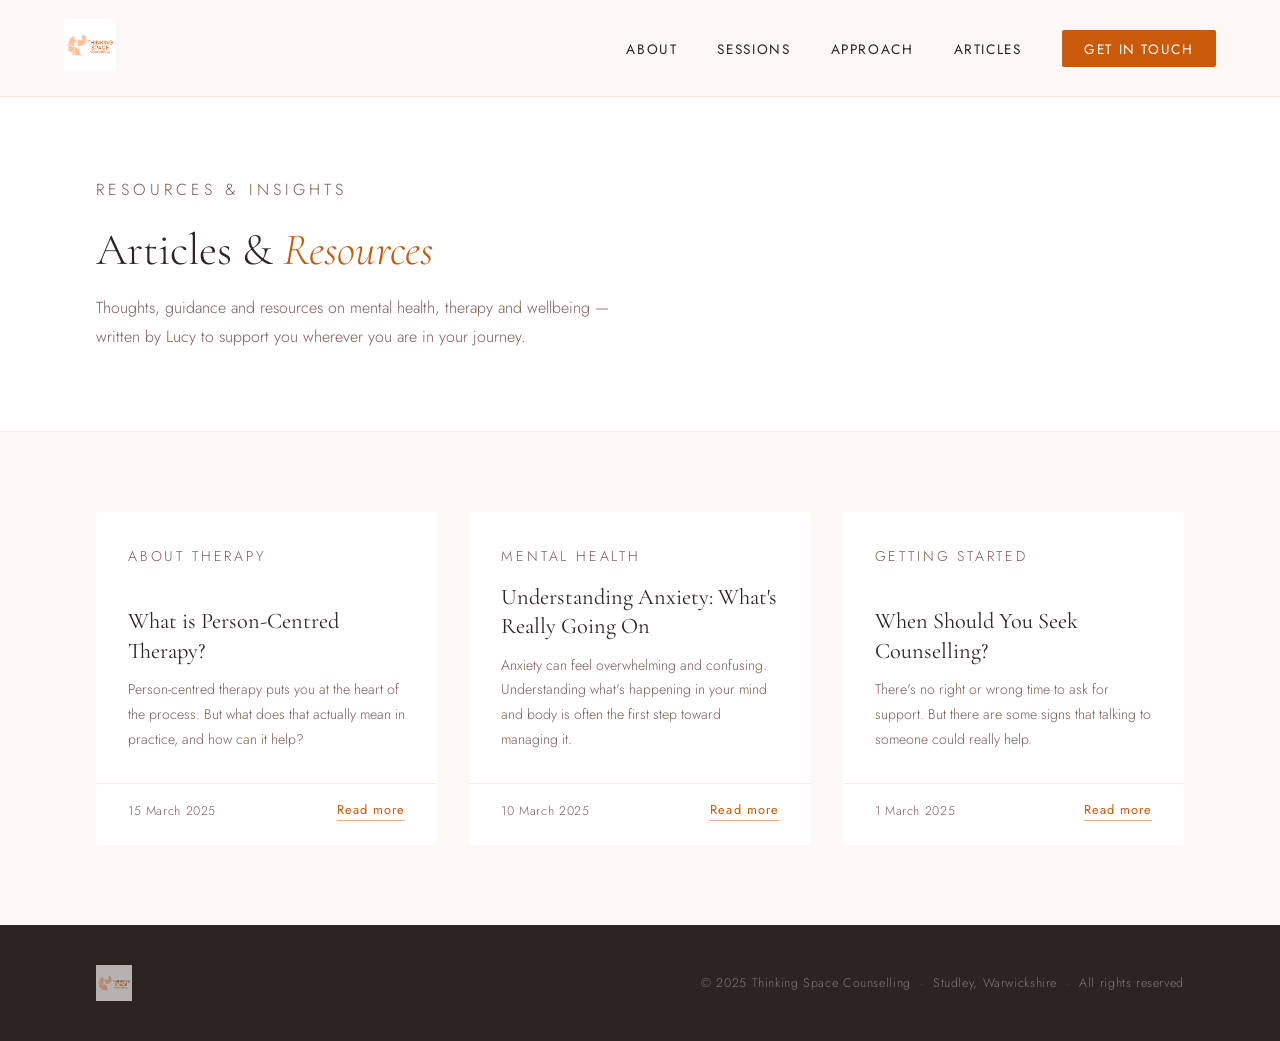
==== blog.html @ 25ef131b "Add files via upload" ====
<!DOCTYPE html>
<html lang="en">
<head>
  <meta charset="UTF-8" />
  <meta name="viewport" content="width=device-width, initial-scale=1.0"/>
  <title>Articles & Resources | Thinking Space Counselling</title>
  <link href="https://fonts.googleapis.com/css2?family=Cormorant+Garamond:ital,wght@0,300;0,400;0,600;1,300;1,400&family=Jost:wght@300;400;500&display=swap" rel="stylesheet"/>
  <link rel="stylesheet" href="styles.css"/>
  <style>
    .blog-hero {
      padding: 10rem 6rem 5rem;
      background: var(--white);
      border-bottom: 1px solid var(--sand);
    }
    .blog-hero .section-heading { margin-bottom: 0.5rem; }
    .blog-hero p {
      font-size: 1rem;
      font-weight: 300;
      color: var(--mid);
      line-height: 1.8;
      max-width: 560px;
      margin-top: 1rem;
    }
    .blog-grid-section {
      padding: 5rem 6rem;
      background: var(--cream);
    }
    .blog-grid {
      display: grid;
      grid-template-columns: repeat(3, 1fr);
      gap: 2rem;
    }
    .blog-card {
      background: var(--white);
      border-radius: 4px;
      overflow: hidden;
      transition: transform 0.25s, box-shadow 0.25s;
      display: flex;
      flex-direction: column;
    }
    .blog-card:hover {
      transform: translateY(-4px);
      box-shadow: 0 12px 40px rgba(200,90,10,0.1);
    }
    .blog-card-body { padding: 2rem; flex: 1; display: flex; flex-direction: column; }
    .blog-category {
      font-size: 0.7rem;
      letter-spacing: 0.2em;
      text-transform: uppercase;
      color: var(--burnt);
      margin-bottom: 0.8rem;
    }
    .blog-card h2 {
      font-family: 'Cormorant Garamond', serif;
      font-size: 1.4rem;
      font-weight: 400;
      color: var(--charcoal);
      line-height: 1.3;
      margin-bottom: 0.8rem;
    }
    .blog-card p {
      font-size: 0.88rem;
      font-weight: 300;
      line-height: 1.75;
      color: var(--mid);
      flex: 1;
    }
    .blog-card-footer {
      padding: 1rem 2rem 1.5rem;
      display: flex;
      align-items: center;
      justify-content: space-between;
      border-top: 1px solid var(--sand);
    }
    .blog-date {
      font-size: 0.78rem;
      font-weight: 300;
      color: var(--mid);
      letter-spacing: 0.05em;
    }
    .blog-read-more {
      font-size: 0.8rem;
      font-weight: 400;
      letter-spacing: 0.08em;
      color: var(--burnt);
      text-decoration: none;
      border-bottom: 1px solid var(--peach);
      padding-bottom: 1px;
      transition: border-color 0.2s;
    }
    .blog-read-more:hover { border-color: var(--burnt); }
    .blog-empty {
      text-align: center;
      padding: 4rem;
      color: var(--mid);
      font-weight: 300;
    }
    @media (max-width: 900px) {
      .blog-hero { padding: 8rem 2rem 3rem; }
      .blog-grid-section { padding: 3rem 2rem; }
      .blog-grid { grid-template-columns: 1fr; }
    }
  </style>
</head>
<body>

  <!-- NAV -->
  <nav>
    <div class="nav-logo">
      <a href="index.html"><img src="1000551404.jpg" alt="Thinking Space Counselling" /></a>
    </div>
    <ul class="nav-links">
      <li><a href="index.html#about">About</a></li>
      <li><a href="index.html#sessions">Sessions</a></li>
      <li><a href="index.html#approach">Approach</a></li>
      <li><a href="blog.html">Articles</a></li>
      <li><a href="index.html#contact" class="nav-cta">Get in Touch</a></li>
    </ul>
  </nav>

  <!-- HERO -->
  <div class="blog-hero">
    <p class="section-label">Resources & Insights</p>
    <h1 class="section-heading">Articles &amp; <em>Resources</em></h1>
    <p>Thoughts, guidance and resources on mental health, therapy and wellbeing — written by Lucy to support you wherever you are in your journey.</p>
  </div>

  <!-- POSTS GRID -->
  <section class="blog-grid-section">
    <div class="blog-grid" id="blog-grid">
      <p class="blog-empty">Loading articles...</p>
    </div>
  </section>

  <!-- FOOTER -->
  <footer>
    <img src="1000551404.jpg" alt="Thinking Space Counselling" />
    <p>© 2025 Thinking Space Counselling &nbsp;·&nbsp; Studley, Warwickshire &nbsp;·&nbsp; All rights reserved</p>
  </footer>

  <script>
    fetch('posts.json')
      .then(r => r.json())
      .then(posts => {
        const grid = document.getElementById('blog-grid');
        if (!posts.length) { grid.innerHTML = '<p class="blog-empty">No articles yet — check back soon.</p>'; return; }
        posts.sort((a, b) => new Date(b.date) - new Date(a.date));
        grid.innerHTML = posts.map(p => `
          <article class="blog-card">
            <div class="blog-card-body">
              <p class="blog-category">${p.category}</p>
              <h2>${p.title}</h2>
              <p>${p.excerpt}</p>
            </div>
            <div class="blog-card-footer">
              <span class="blog-date">${new Date(p.date).toLocaleDateString('en-GB', {day:'numeric',month:'long',year:'numeric'})}</span>
              <a href="posts/${p.slug}.html" class="blog-read-more">Read more</a>
            </div>
          </article>
        `).join('');
      })
      .catch(() => {
        document.getElementById('blog-grid').innerHTML = '<p class="blog-empty">No articles yet — check back soon.</p>';
      });
  </script>

</body>
</html>
---- styles.css ----
/* ============================================================
   THINKING SPACE COUNSELLING — styles.css
   ============================================================ */

:root {
  --burnt:    #C85A0A;
  --peach:    #F0A882;
  --cream:    #FDF8F5;
  --sand:     #F5EDE6;
  --charcoal: #2C2420;
  --mid:      #7A5C52;
  --white:    #FFFFFF;
}

/* ── RESET ── */
*, *::before, *::after { box-sizing: border-box; margin: 0; padding: 0; }
html { scroll-behavior: smooth; }
body {
  font-family: 'Jost', sans-serif;
  background: var(--cream);
  color: var(--charcoal);
  overflow-x: hidden;
}

/* ── NAV ── */
nav {
  position: fixed; top: 0; left: 0; right: 0; z-index: 100;
  display: flex; align-items: center; justify-content: space-between;
  padding: 1.2rem 4rem;
  background: rgba(253,248,245,0.94);
  backdrop-filter: blur(10px);
  border-bottom: 1px solid rgba(200,90,10,0.12);
}
.nav-logo img { height: 52px; }
.nav-links { display: flex; gap: 2.5rem; list-style: none; }
.nav-links a {
  font-family: 'Jost', sans-serif;
  font-weight: 400;
  font-size: 0.85rem;
  letter-spacing: 0.12em;
  text-transform: uppercase;
  color: var(--charcoal);
  text-decoration: none;
  transition: color 0.2s;
}
.nav-links a:hover { color: var(--burnt); }
.nav-cta {
  background: var(--burnt);
  color: var(--white) !important;
  padding: 0.55rem 1.4rem;
  border-radius: 2px;
}
.nav-cta:hover { background: #a34808; color: var(--white) !important; }

/* ── HERO ── */
.hero {
  min-height: 100vh;
  display: grid;
  grid-template-columns: 1fr 1fr;
  padding-top: 80px;
}
.hero-left {
  display: flex;
  flex-direction: column;
  justify-content: center;
  padding: 6rem 4rem 6rem 6rem;
}
.hero-eyebrow {
  font-family: 'Jost', sans-serif;
  font-size: 0.75rem;
  letter-spacing: 0.2em;
  text-transform: uppercase;
  color: var(--burnt);
  margin-bottom: 1.5rem;
}
.hero-headline {
  font-family: 'Cormorant Garamond', serif;
  font-size: clamp(2.8rem, 5vw, 4.2rem);
  font-weight: 300;
  line-height: 1.15;
  color: var(--charcoal);
  margin-bottom: 1.8rem;
}
.hero-headline em { font-style: italic; color: var(--burnt); }
.hero-body {
  font-size: 1rem;
  font-weight: 300;
  line-height: 1.85;
  color: var(--mid);
  max-width: 440px;
  margin-bottom: 2.8rem;
}
.hero-actions { display: flex; gap: 1rem; align-items: center; }

/* Buttons */
.btn-primary {
  background: var(--burnt);
  color: var(--white);
  padding: 0.9rem 2.2rem;
  border: none;
  border-radius: 2px;
  font-family: 'Jost', sans-serif;
  font-size: 0.85rem;
  letter-spacing: 0.1em;
  text-transform: uppercase;
  text-decoration: none;
  cursor: pointer;
  transition: background 0.2s, transform 0.2s;
}
.btn-primary:hover { background: #a34808; transform: translateY(-1px); }
.btn-secondary {
  color: var(--burnt);
  font-family: 'Jost', sans-serif;
  font-size: 0.85rem;
  letter-spacing: 0.08em;
  text-decoration: none;
  border-bottom: 1px solid var(--peach);
  padding-bottom: 2px;
  transition: border-color 0.2s;
}
.btn-secondary:hover { border-color: var(--burnt); }

.hero-right {
  position: relative;
  background: var(--sand);
  overflow: hidden;
}
.hero-right::before {
  content: '';
  position: absolute;
  inset: 0;
  background:
    radial-gradient(ellipse at 70% 30%, rgba(240,168,130,0.35) 0%, transparent 60%),
    radial-gradient(ellipse at 20% 80%, rgba(200,90,10,0.1) 0%, transparent 50%);
}
.hero-logo-display {
  position: absolute;
  top: 50%;
  left: 50%;
  transform: translate(-50%, -50%);
  width: 340px;
  height: 340px;
  border-radius: 60% 40% 55% 45% / 50% 60% 40% 50%;
  background: rgba(253,248,245,0.7);
  display: flex;
  align-items: center;
  justify-content: center;
  animation: morph 8s ease-in-out infinite;
  overflow: hidden;
  padding: 2.5rem;
}
.hero-logo-display img {
  width: 100%;
  height: auto;
  object-fit: contain;
}
.hero-quote {
  position: absolute;
  bottom: 3rem;
  left: 3rem;
  right: 3rem;
  font-family: 'Cormorant Garamond', serif;
  font-size: 1.35rem;
  font-style: italic;
  font-weight: 300;
  color: var(--charcoal);
  line-height: 1.5;
  opacity: 0.7;
}
@keyframes morph {
  0%,100% { border-radius: 60% 40% 55% 45% / 50% 60% 40% 50%; }
  33%      { border-radius: 45% 55% 40% 60% / 60% 40% 55% 45%; }
  66%      { border-radius: 55% 45% 60% 40% / 40% 55% 45% 60%; }
}

/* ── TICKER ── */
.ticker {
  background: var(--burnt);
  color: var(--white);
  padding: 0.9rem 0;
  overflow: hidden;
  white-space: nowrap;
}
.ticker-track {
  display: inline-flex;
  animation: ticker 32s linear infinite;
}
.ticker-track span {
  font-family: 'Jost', sans-serif;
  font-size: 0.8rem;
  letter-spacing: 0.15em;
  text-transform: uppercase;
  padding: 0 2.5rem;
}
.ticker-track span::before {
  content: '◆';
  margin-right: 2.5rem;
  opacity: 0.5;
}
@keyframes ticker {
  from { transform: translateX(0); }
  to   { transform: translateX(-50%); }
}

/* ── SHARED SECTION UTILITIES ── */
.section-label {
  font-family: 'Jost', sans-serif;
  font-size: 0.7rem;
  letter-spacing: 0.25em;
  text-transform: uppercase;
  color: var(--burnt);
  margin-bottom: 1.2rem;
}
.section-heading {
  font-family: 'Cormorant Garamond', serif;
  font-size: clamp(2rem, 3.5vw, 3rem);
  font-weight: 300;
  line-height: 1.2;
  color: var(--charcoal);
  margin-bottom: 1.5rem;
}
.section-heading em { font-style: italic; color: var(--burnt); }

/* ── LUCY INTRO ── */
.lucy-intro {
  display: grid;
  grid-template-columns: 420px 1fr;
  align-items: center;
  gap: 5rem;
  padding: 6rem 6rem;
  background: var(--white);
}
.lucy-image-wrap {
  position: relative;
}
.lucy-image-wrap::before {
  content: '';
  position: absolute;
  inset: -12px -12px 12px 12px;
  border: 2px solid var(--peach);
  border-radius: 4px;
  z-index: 0;
}
.lucy-image-wrap img {
  position: relative;
  z-index: 1;
  width: 100%;
  height: 480px;
  object-fit: cover;
  object-position: center top;
  border-radius: 4px;
  display: block;
}
.lucy-intro-text {
  max-width: 500px;
}
.lucy-intro-text p:last-child {
  font-size: 1rem;
  font-weight: 300;
  line-height: 1.9;
  color: var(--mid);
  margin-top: 0.5rem;
}

/* ── ABOUT ── */
.about {
  display: grid;
  grid-template-columns: 1fr 1fr;
  padding: 7rem 6rem;
  background: var(--white);
  gap: 0;
}
.about-left { padding-right: 4rem; }
.about-body {
  font-size: 0.95rem;
  font-weight: 300;
  line-height: 1.9;
  color: var(--mid);
}
.about-body p + p { margin-top: 1.2rem; }
.about-right {
  display: flex;
  flex-direction: column;
  gap: 1.5rem;
  padding-left: 2rem;
  border-left: 1px solid var(--sand);
}
.about-card {
  background: var(--cream);
  padding: 1.8rem;
  border-radius: 4px;
  border-left: 3px solid var(--peach);
  transition: border-color 0.2s;
}
.about-card:hover { border-left-color: var(--burnt); }
.about-card h3 {
  font-family: 'Cormorant Garamond', serif;
  font-size: 1.2rem;
  font-weight: 400;
  color: var(--charcoal);
  margin-bottom: 0.5rem;
}
.about-card p {
  font-size: 0.88rem;
  font-weight: 300;
  line-height: 1.75;
  color: var(--mid);
}

/* ── WHAT TO EXPECT (SESSIONS) ── */
.sessions {
  padding: 7rem 6rem;
  background: var(--sand);
}
.sessions-header {
  max-width: 680px;
  margin-bottom: 4rem;
}
.sessions-grid {
  display: grid;
  grid-template-columns: repeat(3, 1fr);
  gap: 1.5rem;
}
.session-step {
  background: var(--white);
  padding: 2.5rem 2rem;
  border-radius: 4px;
  position: relative;
  transition: transform 0.25s, box-shadow 0.25s;
}
.session-step:hover {
  transform: translateY(-4px);
  box-shadow: 0 12px 40px rgba(200,90,10,0.1);
}
.step-num {
  font-family: 'Cormorant Garamond', serif;
  font-size: 3.5rem;
  font-weight: 300;
  color: var(--peach);
  line-height: 1;
  margin-bottom: 1rem;
  opacity: 0.7;
}
.session-step h3 {
  font-family: 'Cormorant Garamond', serif;
  font-size: 1.35rem;
  font-weight: 400;
  color: var(--charcoal);
  margin-bottom: 0.8rem;
}
.session-step p {
  font-size: 0.88rem;
  font-weight: 300;
  line-height: 1.8;
  color: var(--mid);
}

/* ── APPROACH ── */
.approach {
  padding: 7rem 6rem;
  background: var(--charcoal);
  color: var(--white);
  display: grid;
  grid-template-columns: 1fr 1fr;
  gap: 6rem;
  align-items: center;
}
.approach .section-label { color: var(--peach); }
.approach .section-heading { color: var(--white); }
.approach-body {
  font-size: 0.95rem;
  font-weight: 300;
  line-height: 1.9;
  color: rgba(255,255,255,0.65);
}
.approach-body p + p { margin-top: 1.2rem; }
.approach-right { display: flex; flex-direction: column; gap: 2rem; }
.approach-item {
  display: flex;
  gap: 1.5rem;
  align-items: flex-start;
  padding-bottom: 2rem;
  border-bottom: 1px solid rgba(255,255,255,0.08);
}
.approach-item:last-child { border-bottom: none; padding-bottom: 0; }
.approach-num {
  font-family: 'Cormorant Garamond', serif;
  font-size: 2rem;
  font-weight: 300;
  color: var(--peach);
  opacity: 0.6;
  line-height: 1;
  min-width: 2rem;
}
.approach-item h4 {
  font-family: 'Cormorant Garamond', serif;
  font-size: 1.2rem;
  font-weight: 400;
  color: var(--white);
  margin-bottom: 0.4rem;
}
.approach-item p {
  font-size: 0.85rem;
  font-weight: 300;
  line-height: 1.7;
  color: rgba(255,255,255,0.5);
}

/* ── ENDING SECTION ── */
.ending {
  padding: 7rem 6rem;
  background: var(--cream);
  display: grid;
  grid-template-columns: 1fr 1fr;
  gap: 6rem;
  align-items: center;
}
.ending-right {
  background: var(--sand);
  border-radius: 4px;
  padding: 3rem;
  border-left: 4px solid var(--peach);
}
.ending-right blockquote {
  font-family: 'Cormorant Garamond', serif;
  font-size: 1.5rem;
  font-weight: 300;
  font-style: italic;
  color: var(--charcoal);
  line-height: 1.55;
  margin-bottom: 1.5rem;
}
.ending-right p {
  font-size: 0.88rem;
  font-weight: 300;
  line-height: 1.8;
  color: var(--mid);
}
.ending-body {
  font-size: 0.95rem;
  font-weight: 300;
  line-height: 1.9;
  color: var(--mid);
}
.ending-body p + p { margin-top: 1.2rem; }

/* ── LATEST POSTS ── */
.latest-posts {
  padding: 7rem 6rem;
  background: var(--white);
}
.latest-posts-header { margin-bottom: 3rem; }
.latest-posts-grid {
  display: grid;
  grid-template-columns: repeat(3, 1fr);
  gap: 2rem;
  margin-bottom: 3rem;
}
.latest-post-card {
  background: var(--cream);
  padding: 2rem;
  border-radius: 4px;
  border-left: 3px solid var(--peach);
  display: flex;
  flex-direction: column;
  gap: 0.8rem;
  transition: border-color 0.2s;
}
.latest-post-card:hover { border-left-color: var(--burnt); }
.latest-post-card h3 {
  font-family: 'Cormorant Garamond', serif;
  font-size: 1.3rem;
  font-weight: 400;
  color: var(--charcoal);
  line-height: 1.3;
}
.latest-post-card p {
  font-size: 0.88rem;
  font-weight: 300;
  line-height: 1.75;
  color: var(--mid);
  flex: 1;
}
.latest-posts-footer { text-align: center; }

/* ── CONTACT ── */
.contact {
  padding: 7rem 6rem;
  background: var(--white);
  display: grid;
  grid-template-columns: 1fr 1fr;
  gap: 6rem;
  align-items: start;
}
.contact-form { display: flex; flex-direction: column; gap: 1.2rem; }
.form-group { display: flex; flex-direction: column; gap: 0.4rem; }
.form-group label {
  font-size: 0.75rem;
  letter-spacing: 0.12em;
  text-transform: uppercase;
  color: var(--mid);
}
.form-group input,
.form-group textarea,
.form-group select {
  background: var(--cream);
  border: 1px solid rgba(200,90,10,0.2);
  border-radius: 2px;
  padding: 0.85rem 1rem;
  font-family: 'Jost', sans-serif;
  font-size: 0.9rem;
  font-weight: 300;
  color: var(--charcoal);
  outline: none;
  transition: border-color 0.2s;
}
.form-group input:focus,
.form-group textarea:focus,
.form-group select:focus { border-color: var(--burnt); }
.form-group textarea { resize: vertical; min-height: 130px; }
.contact-info { display: flex; flex-direction: column; gap: 2.5rem; }
.contact-detail h4 {
  font-family: 'Cormorant Garamond', serif;
  font-size: 1.1rem;
  font-weight: 400;
  color: var(--charcoal);
  margin-bottom: 0.4rem;
}
.contact-detail p {
  font-size: 0.9rem;
  font-weight: 300;
  color: var(--mid);
  line-height: 1.7;
}
.contact-detail a { color: var(--burnt); text-decoration: none; }
.contact-cta { display: flex; flex-direction: column; gap: 2rem; justify-content: center; height: 100%; }
.contact-cta-text { font-size: 1rem; font-weight: 300; line-height: 1.9; color: var(--mid); }
.contact-cta .btn-primary { align-self: flex-start; font-size: 1rem; padding: 1.1rem 2.8rem; }

/* ── FOOTER ── */
footer {
  background: var(--charcoal);
  color: rgba(255,255,255,0.4);
  padding: 2.5rem 6rem;
  display: flex;
  align-items: center;
  justify-content: space-between;
  font-size: 0.78rem;
  font-weight: 300;
  letter-spacing: 0.05em;
}
footer img { height: 36px; opacity: 0.65; }

/* ── FADE IN ── */
.fade-in {
  opacity: 0;
  transform: translateY(22px);
  transition: opacity 0.75s ease, transform 0.75s ease;
}
.fade-in.visible {
  opacity: 1;
  transform: translateY(0);
}

/* ── RESPONSIVE ── */
@media (max-width: 900px) {
  nav { padding: 1rem 1.5rem; }
  .nav-links { display: none; }
  .hero { grid-template-columns: 1fr; }
  .hero-right { display: none; }
  .hero-left { padding: 5rem 2rem 4rem; }
  .lucy-intro { grid-template-columns: 1fr; padding: 4rem 2rem; gap: 2.5rem; }
  .lucy-image-wrap::before { display: none; }
  .lucy-image-wrap img { height: 320px; }
  .about,
  .sessions,
  .approach,
  .ending,
  .contact { padding: 4rem 2rem; }
  .about,
  .approach,
  .ending,
  .contact { grid-template-columns: 1fr; gap: 3rem; }
  .sessions-grid { grid-template-columns: 1fr; }
  .latest-posts { padding: 4rem 2rem; }
  .latest-posts-grid { grid-template-columns: 1fr; }
  .about-right {
    padding-left: 0;
    border-left: none;
    border-top: 1px solid var(--sand);
    padding-top: 2rem;
  }
  footer { flex-direction: column; gap: 1rem; text-align: center; padding: 2rem; }
}
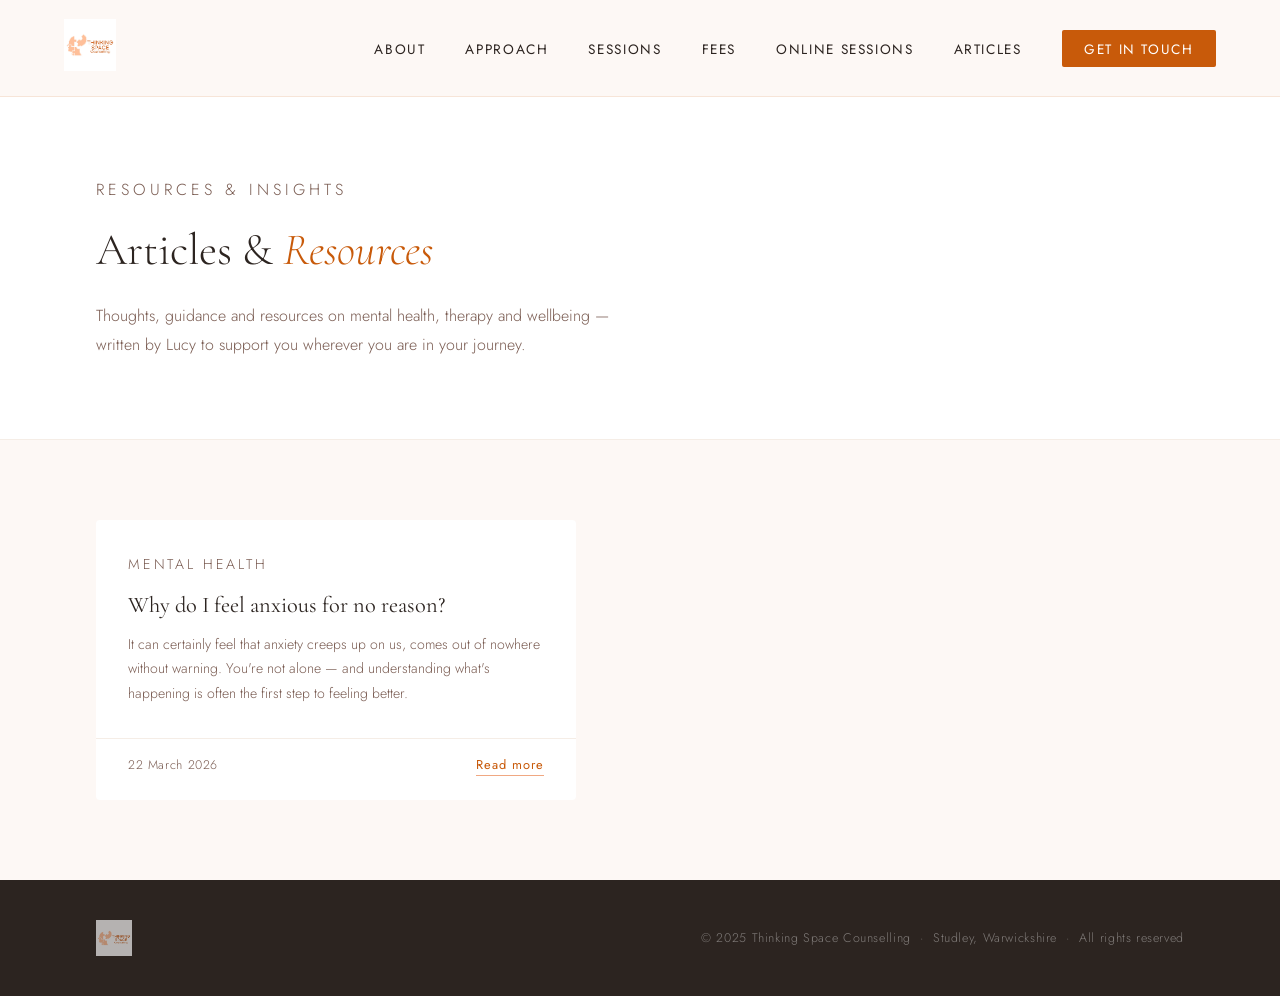
==== commit 868ef1d6: "Add files via upload" ====
--- a/blog.html
+++ b/blog.html
@@ -4,15 +4,20 @@
   <meta charset="UTF-8" />
   <meta name="viewport" content="width=device-width, initial-scale=1.0"/>
   <title>Articles & Resources | Thinking Space Counselling</title>
+  <meta name="description" content="Thoughts, guidance and resources on mental health, therapy and wellbeing — written by Lucy at Thinking Space Counselling." />
   <link href="https://fonts.googleapis.com/css2?family=Cormorant+Garamond:ital,wght@0,300;0,400;0,600;1,300;1,400&family=Jost:wght@300;400;500&display=swap" rel="stylesheet"/>
   <link rel="stylesheet" href="styles.css"/>
+  <link rel="sitemap" type="application/xml" href="sitemap.xml">
+  <link rel="icon" type="image/x-icon" href="favicon.ico">
+  <link rel="apple-touch-icon" sizes="180x180" href="apple-touch-icon.png">
+  <link rel="icon" type="image/png" sizes="32x32" href="favicon-32x32.png">
+  <link rel="icon" type="image/png" sizes="16x16" href="favicon-16x16.png">
   <style>
     .blog-hero {
       padding: 10rem 6rem 5rem;
       background: var(--white);
       border-bottom: 1px solid var(--sand);
     }
-    .blog-hero .section-heading { margin-bottom: 0.5rem; }
     .blog-hero p {
       font-size: 1rem;
       font-weight: 300;
@@ -21,15 +26,14 @@
       max-width: 560px;
       margin-top: 1rem;
     }
-    .blog-grid-section {
-      padding: 5rem 6rem;
-      background: var(--cream);
-    }
+    .blog-grid-section { padding: 5rem 6rem; background: var(--cream); }
     .blog-grid {
       display: grid;
-      grid-template-columns: repeat(3, 1fr);
       gap: 2rem;
     }
+    .blog-grid.cols-1 { grid-template-columns: 1fr; max-width: 480px; }
+    .blog-grid.cols-2 { grid-template-columns: repeat(2, 1fr); }
+    .blog-grid.cols-3 { grid-template-columns: repeat(3, 1fr); }
     .blog-card {
       background: var(--white);
       border-radius: 4px;
@@ -38,104 +42,72 @@
       display: flex;
       flex-direction: column;
     }
-    .blog-card:hover {
-      transform: translateY(-4px);
-      box-shadow: 0 12px 40px rgba(200,90,10,0.1);
-    }
+    .blog-card:hover { transform: translateY(-4px); box-shadow: 0 12px 40px rgba(200,90,10,0.1); }
     .blog-card-body { padding: 2rem; flex: 1; display: flex; flex-direction: column; }
-    .blog-category {
-      font-size: 0.7rem;
-      letter-spacing: 0.2em;
-      text-transform: uppercase;
-      color: var(--burnt);
-      margin-bottom: 0.8rem;
-    }
-    .blog-card h2 {
-      font-family: 'Cormorant Garamond', serif;
-      font-size: 1.4rem;
-      font-weight: 400;
-      color: var(--charcoal);
-      line-height: 1.3;
-      margin-bottom: 0.8rem;
-    }
-    .blog-card p {
-      font-size: 0.88rem;
-      font-weight: 300;
-      line-height: 1.75;
-      color: var(--mid);
-      flex: 1;
-    }
-    .blog-card-footer {
-      padding: 1rem 2rem 1.5rem;
-      display: flex;
-      align-items: center;
-      justify-content: space-between;
-      border-top: 1px solid var(--sand);
-    }
-    .blog-date {
-      font-size: 0.78rem;
-      font-weight: 300;
-      color: var(--mid);
-      letter-spacing: 0.05em;
-    }
-    .blog-read-more {
-      font-size: 0.8rem;
-      font-weight: 400;
-      letter-spacing: 0.08em;
-      color: var(--burnt);
-      text-decoration: none;
-      border-bottom: 1px solid var(--peach);
-      padding-bottom: 1px;
-      transition: border-color 0.2s;
-    }
+    .blog-category { font-size: 0.7rem; letter-spacing: 0.2em; text-transform: uppercase; color: var(--burnt); margin-bottom: 0.8rem; }
+    .blog-card h2 { font-family: 'Cormorant Garamond', serif; font-size: 1.4rem; font-weight: 400; color: var(--charcoal); line-height: 1.3; margin-bottom: 0.8rem; }
+    .blog-card p { font-size: 0.88rem; font-weight: 300; line-height: 1.75; color: var(--mid); flex: 1; }
+    .blog-card-footer { padding: 1rem 2rem 1.5rem; display: flex; align-items: center; justify-content: space-between; border-top: 1px solid var(--sand); }
+    .blog-date { font-size: 0.78rem; font-weight: 300; color: var(--mid); letter-spacing: 0.05em; }
+    .blog-read-more { font-size: 0.8rem; font-weight: 400; letter-spacing: 0.08em; color: var(--burnt); text-decoration: none; border-bottom: 1px solid var(--peach); padding-bottom: 1px; transition: border-color 0.2s; }
     .blog-read-more:hover { border-color: var(--burnt); }
-    .blog-empty {
-      text-align: center;
-      padding: 4rem;
-      color: var(--mid);
-      font-weight: 300;
-    }
+    .blog-empty { text-align: center; padding: 4rem; color: var(--mid); font-weight: 300; grid-column: 1 / -1; }
     @media (max-width: 900px) {
-      .blog-hero { padding: 8rem 2rem 3rem; }
+      .blog-hero { padding: 4.5rem 2rem 3rem; }
       .blog-grid-section { padding: 3rem 2rem; }
-      .blog-grid { grid-template-columns: 1fr; }
+      .blog-grid.cols-1,
+      .blog-grid.cols-2,
+      .blog-grid.cols-3 { grid-template-columns: 1fr; }
     }
   </style>
 </head>
 <body>
 
-  <!-- NAV -->
   <nav>
     <div class="nav-logo">
       <a href="index.html"><img src="1000551404.jpg" alt="Thinking Space Counselling" /></a>
     </div>
     <ul class="nav-links">
       <li><a href="index.html#about">About</a></li>
+      <li><a href="index.html#approach">Approach</a></li>
       <li><a href="index.html#sessions">Sessions</a></li>
-      <li><a href="index.html#approach">Approach</a></li>
+      <li><a href="index.html#fees">Fees</a></li>
+      <li><a href="online-counselling.html">Online Sessions</a></li>
       <li><a href="blog.html">Articles</a></li>
       <li><a href="index.html#contact" class="nav-cta">Get in Touch</a></li>
     </ul>
+    <button class="nav-hamburger" onclick="document.getElementById('mobileNav').classList.add('open')" aria-label="Open menu">
+      <span></span><span></span><span></span>
+    </button>
   </nav>
 
-  <!-- HERO -->
+  <div class="nav-mobile" id="mobileNav">
+    <button class="nav-mobile-close" onclick="document.getElementById('mobileNav').classList.remove('open')" aria-label="Close menu">&times;</button>
+    <a href="index.html" onclick="document.getElementById('mobileNav').classList.remove('open')">Home</a>
+    <a href="index.html#about" onclick="document.getElementById('mobileNav').classList.remove('open')">About</a>
+    <a href="index.html#approach" onclick="document.getElementById('mobileNav').classList.remove('open')">Approach</a>
+    <a href="index.html#sessions" onclick="document.getElementById('mobileNav').classList.remove('open')">Sessions</a>
+    <a href="index.html#fees" onclick="document.getElementById('mobileNav').classList.remove('open')">Fees</a>
+    <a href="online-counselling.html">Online Sessions</a>
+    <a href="blog.html">Articles</a>
+    <a href="index.html#contact" class="nav-cta" onclick="document.getElementById('mobileNav').classList.remove('open')">Get in Touch</a>
+  </div>
+
   <div class="blog-hero">
-    <p class="section-label">Resources & Insights</p>
+    <p class="section-label">Resources &amp; Insights</p>
     <h1 class="section-heading">Articles &amp; <em>Resources</em></h1>
     <p>Thoughts, guidance and resources on mental health, therapy and wellbeing — written by Lucy to support you wherever you are in your journey.</p>
   </div>
 
-  <!-- POSTS GRID -->
   <section class="blog-grid-section">
     <div class="blog-grid" id="blog-grid">
       <p class="blog-empty">Loading articles...</p>
     </div>
   </section>
 
-  <!-- FOOTER -->
   <footer>
     <img src="1000551404.jpg" alt="Thinking Space Counselling" />
-    <p>© 2025 Thinking Space Counselling &nbsp;·&nbsp; Studley, Warwickshire &nbsp;·&nbsp; All rights reserved</p>
+    <p>&copy; 2025 Thinking Space Counselling &nbsp;&middot;&nbsp; Studley, Warwickshire &nbsp;&middot;&nbsp; All rights reserved</p>
   </footer>
 
   <script>
@@ -143,8 +115,13 @@
       .then(r => r.json())
       .then(posts => {
         const grid = document.getElementById('blog-grid');
-        if (!posts.length) { grid.innerHTML = '<p class="blog-empty">No articles yet — check back soon.</p>'; return; }
+        if (!posts || !posts.length) {
+          grid.innerHTML = '<p class="blog-empty">No articles yet — check back soon.</p>';
+          return;
+        }
         posts.sort((a, b) => new Date(b.date) - new Date(a.date));
+        const count = posts.length;
+        grid.className = 'blog-grid cols-' + Math.min(count, 3);
         grid.innerHTML = posts.map(p => `
           <article class="blog-card">
             <div class="blog-card-body">
--- a/styles.css
+++ b/styles.css
@@ -247,19 +247,19 @@
   width: 100%;
   height: 480px;
   object-fit: cover;
-  object-position: center top;
+  object-position: center 20%;
   border-radius: 4px;
   display: block;
 }
 .lucy-intro-text {
   max-width: 500px;
 }
-.lucy-intro-text p:last-child {
-  font-size: 1rem;
+.lucy-intro-text p {
+  font-size: 0.95rem;
   font-weight: 300;
   line-height: 1.9;
-  color: var(--mid);
-  margin-top: 0.5rem;
+  color: var(--charcoal);
+  margin-top: 1rem;
 }
 
 /* ── ABOUT ── */
@@ -452,10 +452,12 @@
 .latest-posts-header { margin-bottom: 3rem; }
 .latest-posts-grid {
   display: grid;
-  grid-template-columns: repeat(3, 1fr);
   gap: 2rem;
   margin-bottom: 3rem;
 }
+.latest-posts-grid.cols-1 { grid-template-columns: 1fr; max-width: 480px; }
+.latest-posts-grid.cols-2 { grid-template-columns: repeat(2, 1fr); }
+.latest-posts-grid.cols-3 { grid-template-columns: repeat(3, 1fr); }
 .latest-post-card {
   background: var(--cream);
   padding: 2rem;
@@ -562,27 +564,90 @@
   transform: translateY(0);
 }
 
+/* ── HAMBURGER NAV ── */
+.nav-hamburger {
+  display: none;
+  flex-direction: column;
+  gap: 5px;
+  cursor: pointer;
+  padding: 0.4rem;
+  background: none;
+  border: none;
+}
+.nav-hamburger span {
+  display: block;
+  width: 24px;
+  height: 2px;
+  background: var(--charcoal);
+  border-radius: 2px;
+  transition: all 0.3s;
+}
+.nav-mobile {
+  display: none;
+  position: fixed;
+  top: 0; left: 0; right: 0; bottom: 0;
+  background: var(--cream);
+  z-index: 99;
+  flex-direction: column;
+  align-items: center;
+  justify-content: center;
+  gap: 2.5rem;
+}
+.nav-mobile.open { display: flex; }
+.nav-mobile a {
+  font-family: 'Jost', sans-serif;
+  font-size: 1.2rem;
+  font-weight: 400;
+  letter-spacing: 0.12em;
+  text-transform: uppercase;
+  color: var(--charcoal);
+  text-decoration: none;
+}
+.nav-mobile a:hover { color: var(--burnt); }
+.nav-mobile .nav-cta {
+  background: var(--burnt);
+  color: var(--white) !important;
+  padding: 0.8rem 2rem;
+  border-radius: 2px;
+}
+.nav-mobile-close {
+  position: absolute;
+  top: 1.5rem;
+  right: 1.5rem;
+  font-size: 1.5rem;
+  cursor: pointer;
+  background: none;
+  border: none;
+  color: var(--charcoal);
+  line-height: 1;
+}
+
 /* ── RESPONSIVE ── */
 @media (max-width: 900px) {
   nav { padding: 1rem 1.5rem; }
   .nav-links { display: none; }
-  .hero { grid-template-columns: 1fr; }
+  .nav-hamburger { display: flex; }
+  .hero { grid-template-columns: 1fr; min-height: auto; }
   .hero-right { display: none; }
-  .hero-left { padding: 5rem 2rem 4rem; }
-  .lucy-intro { grid-template-columns: 1fr; padding: 4rem 2rem; gap: 2.5rem; }
+  .hero-left { padding: 5.5rem 2rem 3rem; }
+  .lucy-intro { grid-template-columns: 1fr; padding: 3rem 2rem; gap: 2rem; }
   .lucy-image-wrap::before { display: none; }
-  .lucy-image-wrap img { height: 320px; }
+  .lucy-image-wrap img { height: 380px; object-position: center 15%; }
+  .lucy-intro-text { max-width: 100%; }
+  .lucy-intro-text p { font-size: 0.92rem; line-height: 1.8; margin-top: 1rem; }
   .about,
   .sessions,
   .approach,
   .ending,
-  .contact { padding: 4rem 2rem; }
+  .fees,
+  .contact { padding: 3.5rem 2rem; }
   .about,
   .approach,
   .ending,
-  .contact { grid-template-columns: 1fr; gap: 3rem; }
+  .contact { grid-template-columns: 1fr; gap: 2.5rem; }
   .sessions-grid { grid-template-columns: 1fr; }
-  .latest-posts { padding: 4rem 2rem; }
+  .fees-grid { grid-template-columns: 1fr; }
+  .latest-posts { padding: 3.5rem 2rem; }
   .latest-posts-grid { grid-template-columns: 1fr; }
   .about-right {
     padding-left: 0;
@@ -590,5 +655,115 @@
     border-top: 1px solid var(--sand);
     padding-top: 2rem;
   }
+  .contact-cta { gap: 1.5rem; }
+  .contact-cta .btn-primary { width: 100%; text-align: center; }
+  .local-nudge { padding: 3.5rem 2rem; }
+  .local-nudge .nudge-body { margin-bottom: 2rem; }
+  .local-nudge .btn-primary { 
+    width: 100%; 
+    text-align: center; 
+    margin-top: 0;
+    letter-spacing: 0.06em;
+    font-size: 0.8rem;
+    padding: 0.9rem 1rem;
+    white-space: normal;
+    line-height: 1.4;
+  }
   footer { flex-direction: column; gap: 1rem; text-align: center; padding: 2rem; }
 }
+
+/* ── ONLINE NUDGE ── */
+.local-nudge {
+  padding: 5rem 6rem;
+  background: var(--sand);
+  text-align: center;
+}
+.local-nudge .section-label { color: var(--burnt); }
+.local-nudge .section-heading { color: var(--charcoal); margin-bottom: 1.2rem; }
+.local-nudge .nudge-body {
+  font-size: 0.95rem;
+  font-weight: 300;
+  color: var(--mid);
+  line-height: 1.9;
+  max-width: 560px;
+  margin: 0 auto 2.5rem;
+}
+.local-nudge .btn-primary {
+  display: inline-block;
+  padding: 0.9rem 2.4rem;
+}
+
+/* ── FEES ── */
+.fees {
+  padding: 7rem 6rem;
+  background: var(--sand);
+}
+.fees-header { margin-bottom: 3.5rem; }
+.fees-grid {
+  display: grid;
+  grid-template-columns: repeat(3, 1fr);
+  gap: 1.5rem;
+  margin-bottom: 2.5rem;
+}
+.fee-card {
+  background: var(--white);
+  padding: 2.5rem 2rem;
+  border-radius: 4px;
+  display: flex;
+  flex-direction: column;
+  gap: 0.8rem;
+  transition: transform 0.25s, box-shadow 0.25s;
+}
+.fee-card:hover {
+  transform: translateY(-4px);
+  box-shadow: 0 12px 40px rgba(200,90,10,0.1);
+}
+.fee-card--highlight {
+  border-top: 3px solid var(--burnt);
+}
+.fee-label {
+  font-size: 0.7rem;
+  letter-spacing: 0.2em;
+  text-transform: uppercase;
+  color: var(--burnt);
+}
+.fee-price {
+  font-family: 'Cormorant Garamond', serif;
+  font-size: 3rem;
+  font-weight: 300;
+  color: var(--charcoal);
+  line-height: 1;
+}
+.fee-desc {
+  font-size: 0.88rem;
+  font-weight: 300;
+  line-height: 1.8;
+  color: var(--mid);
+}
+.fees-footer {
+  margin-top: 1rem;
+}
+.fee-note {
+  background: var(--white);
+  border-left: 3px solid var(--peach);
+  padding: 1.8rem 2rem;
+  border-radius: 0 4px 4px 0;
+  max-width: 600px;
+}
+.fee-note h4 {
+  font-family: 'Cormorant Garamond', serif;
+  font-size: 1.2rem;
+  font-weight: 400;
+  color: var(--charcoal);
+  margin-bottom: 0.5rem;
+}
+.fee-note p {
+  font-size: 0.88rem;
+  font-weight: 300;
+  line-height: 1.75;
+  color: var(--mid);
+}
+@media (max-width: 900px) {
+  .fees { padding: 4rem 2rem; }
+  .fees-grid { grid-template-columns: 1fr; }
+}
